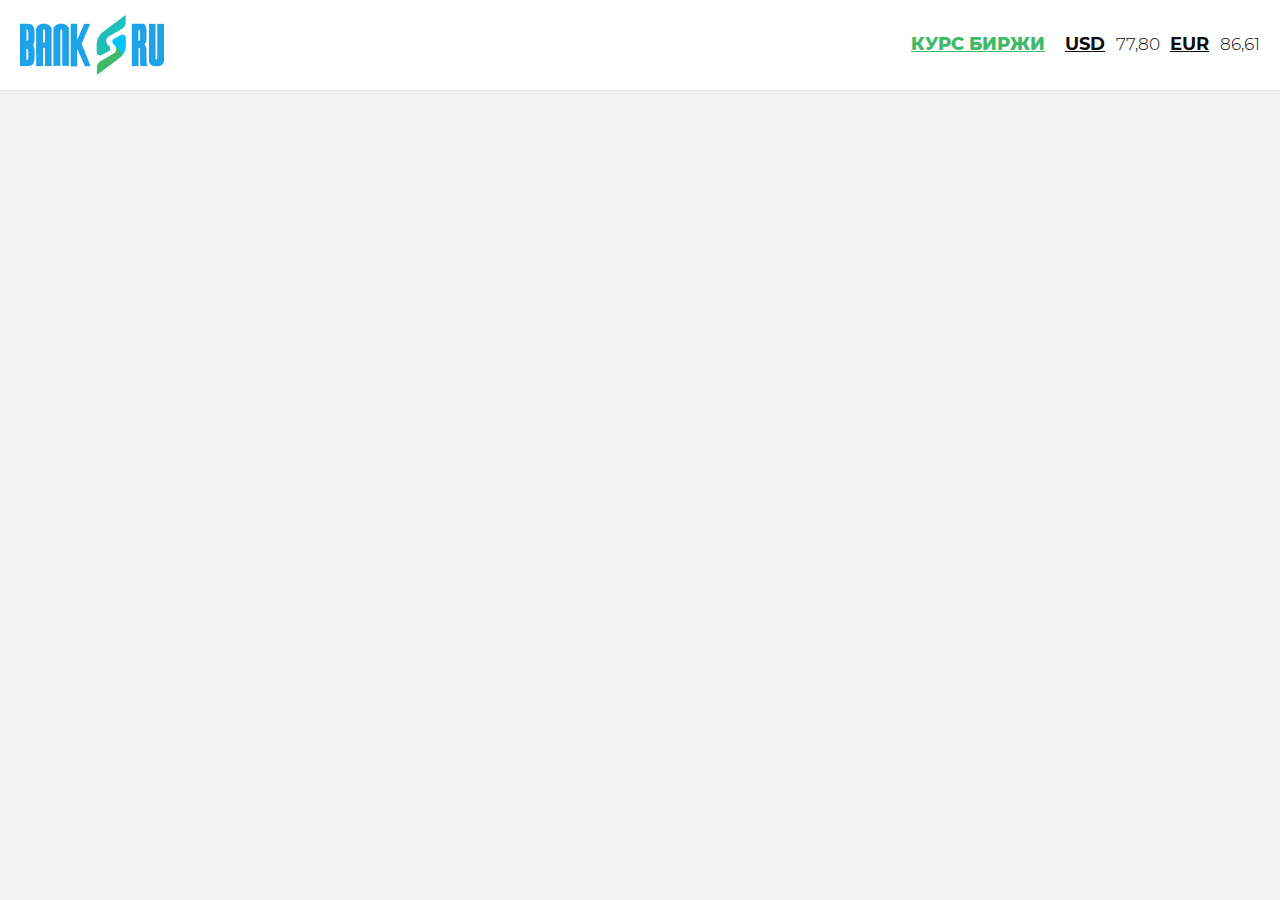
==== index.html @ 0fe561fd "header" ====
<!DOCTYPE html>
<html lang="en">
<head>
    <meta charset="UTF-8">
    <meta http-equiv="X-UA-Compatible" content="IE=edge">
    <meta name="viewport" content="width=device-width, initial-scale=1.0">
    <link rel="stylesheet" href="css/style.css">
    <title>Document</title>
</head>
<body>

    <header class="section header">

        <div class="container header__container">
            <div class="row header__row">
                <img src="img/header/logo.png" alt="Bank" class="header__logo">

                <div class="header__box">
                    <a href="#" class="header__title">Курс биржи</a>
                    <div class="header__text-group header__text-group--first">
                        <span class="header__text-group__title">USD</span>
                        <span class="header__text-group__text">77,80</span>
                    </div>
                    <div class="header__text-group">
                        <span class="header__text-group__title">EUR</span>
                        <span class="header__text-group__text">86,61</span>
                    </div>
                </div>
            </div>
        </div>

    </header>
    <!-- /.section header -->
    
</body>
</html>
---- css/style.css ----
@font-face {
  font-family: 'Montserrat';
  src: url("../fonts/Montserrat/Montserrat-Bold.woff") format("woff"), url("../fonts/Montserrat/Montserrat-Bold.woff2") format("woff2");
  font-weight: bold;
  font-style: normal;
  font-display: swap; }

@font-face {
  font-family: 'Montserrat';
  src: url("../fonts/Montserrat/Montserrat-ExtraBold.woff") format("woff"), url("../fonts/Montserrat/Montserrat-ExtraBold.woff2") format("woff2");
  font-weight: 800;
  font-style: normal;
  font-display: swap; }

@font-face {
  font-family: 'Montserrat';
  src: url("../fonts/Montserrat/Montserrat-Light.woff") format("woff"), url("../fonts/Montserrat/Montserrat-Light.woff2") format("woff2");
  font-weight: 300;
  font-style: normal;
  font-display: swap; }

@font-face {
  font-family: 'Montserrat';
  src: url("../fonts/Montserrat/Montserrat-Medium.woff") format("woff"), url("../fonts/Montserrat/Montserrat-Medium.woff2") format("woff2");
  font-weight: 500;
  font-style: normal;
  font-display: swap; }

@font-face {
  font-family: 'Montserrat';
  src: url("../fonts/Montserrat/Montserrat-Regular.woff") format("woff"), url("../fonts/Montserrat/Montserrat-Regular.woff2") format("woff2");
  font-weight: normal;
  font-style: normal;
  font-display: swap; }

@font-face {
  font-family: 'Montserrat';
  src: url("../fonts/Montserrat/Montserrat-SemiBold.woff") format("woff"), url("../fonts/Montserrat/Montserrat-SemiBold.woff2") format("woff2");
  font-weight: 600;
  font-style: normal;
  font-display: swap; }

@font-face {
  font-family: 'Roboto';
  src: url("../fonts/Roboto/Roboto-Bold.woff") format("woff"), url("../fonts/Roboto/Roboto-Bold.woff2") format("woff2");
  font-weight: bold;
  font-style: normal;
  font-display: swap; }

@font-face {
  font-family: 'Roboto';
  src: url("../fonts/Roboto/Roboto-Medium.woff") format("woff"), url("../fonts/Roboto/Roboto-Medium.woff2") format("woff2");
  font-weight: 500;
  font-style: normal;
  font-display: swap; }

@font-face {
  font-family: 'Roboto';
  src: url("../fonts/Roboto/Roboto-Regular.woff") format("woff"), url("../fonts/Roboto/Roboto-Regular.woff2") format("woff2");
  font-weight: normal;
  font-style: normal;
  font-display: swap; }

/*! normalize.css v8.0.1 | MIT License | github.com/necolas/normalize.css */
/* Document
   ========================================================================== */
/**
 * 1. Correct the line height in all browsers.
 * 2. Prevent adjustments of font size after orientation changes in iOS.
 */
html {
  line-height: 1.15;
  /* 1 */
  -webkit-text-size-adjust: 100%;
  /* 2 */ }

/* Sections
     ========================================================================== */
/**
   * Remove the margin in all browsers.
   */
body {
  margin: 0; }

/**
   * Render the `main` element consistently in IE.
   */
main {
  display: block; }

/**
   * Correct the font size and margin on `h1` elements within `section` and
   * `article` contexts in Chrome, Firefox, and Safari.
   */
h1 {
  font-size: 2em;
  margin: 0.67em 0; }

/* Grouping content
     ========================================================================== */
/**
   * 1. Add the correct box sizing in Firefox.
   * 2. Show the overflow in Edge and IE.
   */
hr {
  box-sizing: content-box;
  /* 1 */
  height: 0;
  /* 1 */
  overflow: visible;
  /* 2 */ }

/**
   * 1. Correct the inheritance and scaling of font size in all browsers.
   * 2. Correct the odd `em` font sizing in all browsers.
   */
pre {
  font-family: monospace, monospace;
  /* 1 */
  font-size: 1em;
  /* 2 */ }

/* Text-level semantics
     ========================================================================== */
/**
   * Remove the gray background on active links in IE 10.
   */
a {
  background-color: transparent; }

/**
   * 1. Remove the bottom border in Chrome 57-
   * 2. Add the correct text decoration in Chrome, Edge, IE, Opera, and Safari.
   */
abbr[title] {
  border-bottom: none;
  /* 1 */
  text-decoration: underline;
  /* 2 */
  -webkit-text-decoration: underline dotted;
  text-decoration: underline dotted;
  /* 2 */ }

/**
   * Add the correct font weight in Chrome, Edge, and Safari.
   */
b,
strong {
  font-weight: bolder; }

/**
   * 1. Correct the inheritance and scaling of font size in all browsers.
   * 2. Correct the odd `em` font sizing in all browsers.
   */
code,
kbd,
samp {
  font-family: monospace, monospace;
  /* 1 */
  font-size: 1em;
  /* 2 */ }

/**
   * Add the correct font size in all browsers.
   */
small {
  font-size: 80%; }

/**
   * Prevent `sub` and `sup` elements from affecting the line height in
   * all browsers.
   */
sub,
sup {
  font-size: 75%;
  line-height: 0;
  position: relative;
  vertical-align: baseline; }

sub {
  bottom: -0.25em; }

sup {
  top: -0.5em; }

/* Embedded content
     ========================================================================== */
/**
   * Remove the border on images inside links in IE 10.
   */
img {
  border-style: none; }

/* Forms
     ========================================================================== */
/**
   * 1. Change the font styles in all browsers.
   * 2. Remove the margin in Firefox and Safari.
   */
button,
input,
optgroup,
select,
textarea {
  font-family: inherit;
  /* 1 */
  font-size: 100%;
  /* 1 */
  line-height: 1.15;
  /* 1 */
  margin: 0;
  /* 2 */ }

/**
   * Show the overflow in IE.
   * 1. Show the overflow in Edge.
   */
button,
input {
  /* 1 */
  overflow: visible; }

/**
   * Remove the inheritance of text transform in Edge, Firefox, and IE.
   * 1. Remove the inheritance of text transform in Firefox.
   */
button,
select {
  /* 1 */
  text-transform: none; }

/**
   * Correct the inability to style clickable types in iOS and Safari.
   */
button,
[type="button"],
[type="reset"],
[type="submit"] {
  -webkit-appearance: button; }

/**
   * Remove the inner border and padding in Firefox.
   */
button::-moz-focus-inner,
[type="button"]::-moz-focus-inner,
[type="reset"]::-moz-focus-inner,
[type="submit"]::-moz-focus-inner {
  border-style: none;
  padding: 0; }

/**
   * Restore the focus styles unset by the previous rule.
   */
button:-moz-focusring,
[type="button"]:-moz-focusring,
[type="reset"]:-moz-focusring,
[type="submit"]:-moz-focusring {
  outline: 1px dotted ButtonText; }

/**
   * Correct the padding in Firefox.
   */
fieldset {
  padding: 0.35em 0.75em 0.625em; }

/**
   * 1. Correct the text wrapping in Edge and IE.
   * 2. Correct the color inheritance from `fieldset` elements in IE.
   * 3. Remove the padding so developers are not caught out when they zero out
   *    `fieldset` elements in all browsers.
   */
legend {
  box-sizing: border-box;
  /* 1 */
  color: inherit;
  /* 2 */
  display: table;
  /* 1 */
  max-width: 100%;
  /* 1 */
  padding: 0;
  /* 3 */
  white-space: normal;
  /* 1 */ }

/**
   * Add the correct vertical alignment in Chrome, Firefox, and Opera.
   */
progress {
  vertical-align: baseline; }

/**
   * Remove the default vertical scrollbar in IE 10+.
   */
textarea {
  overflow: auto; }

/**
   * 1. Add the correct box sizing in IE 10.
   * 2. Remove the padding in IE 10.
   */
[type="checkbox"],
[type="radio"] {
  box-sizing: border-box;
  /* 1 */
  padding: 0;
  /* 2 */ }

/**
   * Correct the cursor style of increment and decrement buttons in Chrome.
   */
[type="number"]::-webkit-inner-spin-button,
[type="number"]::-webkit-outer-spin-button {
  height: auto; }

/**
   * 1. Correct the odd appearance in Chrome and Safari.
   * 2. Correct the outline style in Safari.
   */
[type="search"] {
  -webkit-appearance: textfield;
  /* 1 */
  outline-offset: -2px;
  /* 2 */ }

/**
   * Remove the inner padding in Chrome and Safari on macOS.
   */
[type="search"]::-webkit-search-decoration {
  -webkit-appearance: none; }

/**
   * 1. Correct the inability to style clickable types in iOS and Safari.
   * 2. Change font properties to `inherit` in Safari.
   */
::-webkit-file-upload-button {
  -webkit-appearance: button;
  /* 1 */
  font: inherit;
  /* 2 */ }

/* Interactive
     ========================================================================== */
/*
   * Add the correct display in Edge, IE 10+, and Firefox.
   */
details {
  display: block; }

/*
   * Add the correct display in all browsers.
   */
summary {
  display: list-item; }

/* Misc
     ========================================================================== */
/**
   * Add the correct display in IE 10+.
   */
template {
  display: none; }

/**
   * Add the correct display in IE 10.
   */
[hidden] {
  display: none; }

* {
  margin: 0;
  padding: 0;
  box-sizing: border-box; }

img {
  max-width: 100%;
  height: auto; }

body {
  font-family: 'Roboto', sans-serif;
  font-weight: normal;
  font-size: 18px;
  font-style: normal;
  line-height: 1.2;
  background-color: #F2F2F2;
  color: #0D0D0D; }

.button {
  transition: 0.3s;
  font-size: 20px;
  font-style: normal;
  font-weight: bold;
  line-height: 110%;
  padding: 15px 0;
  cursor: pointer;
  color: #ffffff;
  background-color: #40BA68;
  border-radius: 5px;
  border: 1px solid #40BA68;
  text-decoration: none;
  text-align: center; }
  .button:focus {
    outline: none; }
  .button:hover {
    transform: scale(1.03); }

.section {
  max-width: 1920px;
  margin: auto;
  padding-left: 20px;
  padding-right: 20px; }
  .section__title {
    font-family: 'Motserrat', sans-serif;
    font-weight: 900;
    font-style: normal;
    font-size: 44px;
    line-height: 1.1;
    text-align: center;
    margin: auto; }

.container {
  max-width: 1420px;
  margin: auto; }

.row {
  display: flex;
  justify-content: space-between;
  align-items: center; }

.header {
  padding-top: 15px;
  padding-bottom: 15px;
  font-family: 'Montserrat', sans-serif;
  font-style: normal;
  background-color: #ffffff;
  box-shadow: 0px 0px 1px #C4C4C4; }
  .header__box {
    display: flex;
    align-items: center; }
  .header__title {
    font-weight: 800;
    font-size: 18px;
    -webkit-text-decoration-line: underline;
    text-decoration-line: underline;
    text-transform: uppercase;
    color: #40BA68;
    margin-right: 20px; }
  .header__text-group--first {
    margin-right: 10px; }
  .header__text-group__title {
    font-weight: bold;
    font-size: 18px;
    -webkit-text-decoration-line: underline;
    text-decoration-line: underline;
    margin-right: 6px; }
  .header__text-group__text {
    font-weight: 300;
    font-size: 17px; }

.modal {
  visibility: hidden;
  opacity: 0;
  position: fixed;
  left: 0;
  top: 0;
  right: 0;
  bottom: 0;
  background-color: rgba(0, 0, 0, 0.7);
  padding: 40px 20px;
  transition: 0.3s;
  display: flex;
  justify-content: center;
  align-items: flex-start;
  overflow: auto;
  z-index: 199; }
  .modal--active {
    visibility: visible;
    opacity: 1; }

@media screen and (max-width: 767px) {
  .header {
    padding: 5px 0 12px; }
    .header__row {
      flex-direction: column; }
    .header__logo {
      margin-bottom: 5px;
      padding: 0 20px; }
    .header__box {
      width: 100%;
      justify-content: center;
      padding: 12px 20px 0;
      border-top: 0.5px solid #BDBDBD; }
    .header__title {
      font-size: 13px;
      margin-right: 18px; }
    .header__text-group__title {
      font-size: 13px;
      margin-right: 5px; }
    .header__text-group__text {
      font-size: 12px;
      font-weight: normal; } }
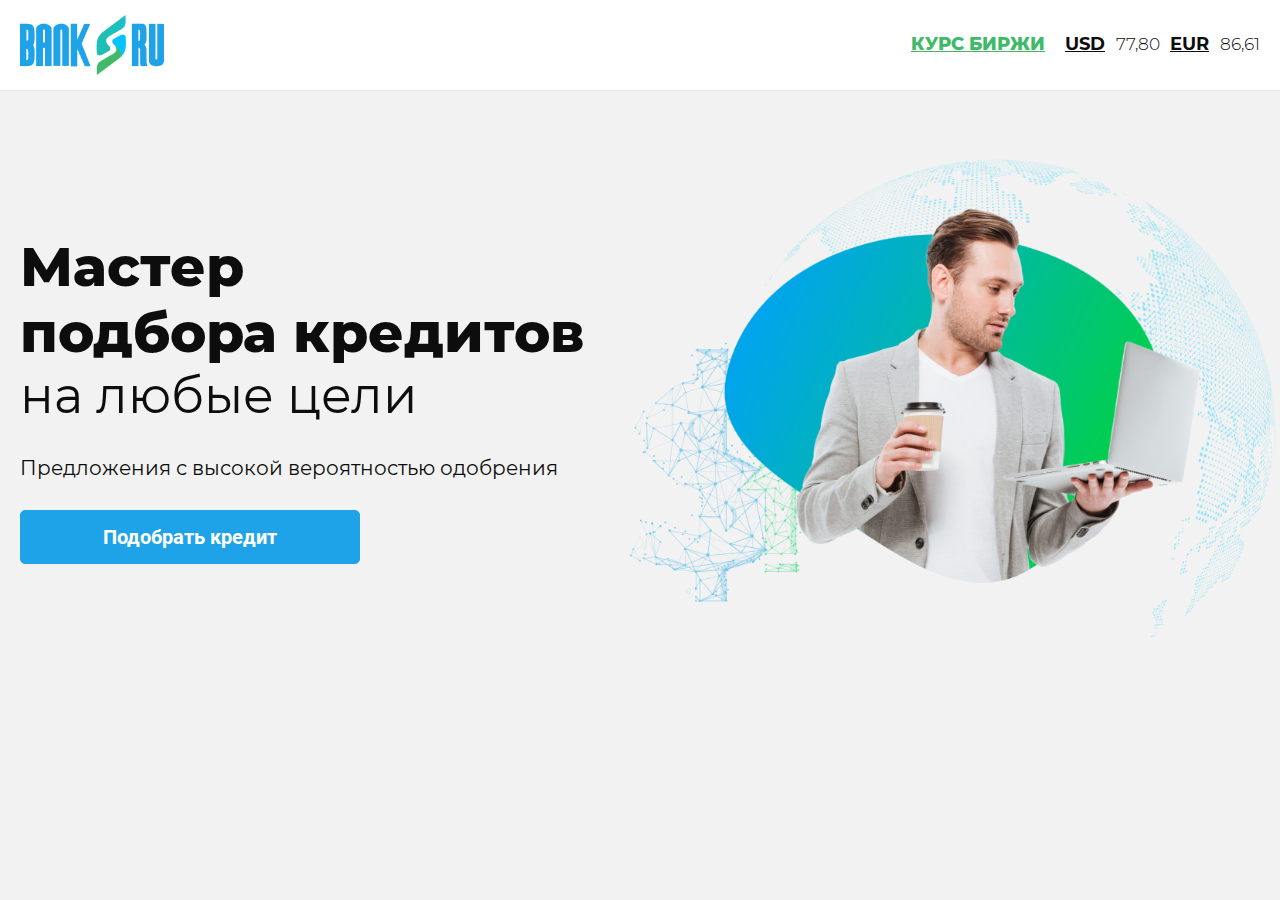
==== commit a3a5dc98: "main" ====
--- a/index.html
+++ b/index.html
@@ -31,6 +31,26 @@
 
     </header>
     <!-- /.section header -->
+
+    <main>
+
+        <div class="section section main">
+
+            <div class="container main__container">
+                <div class="main__box">
+                    <h1 class="main__title">Мастер<br>подбора кредитов</h1>
+                    <h2 class="main__subtitle">на любые цели</h2>
+
+                    <p class="main__text">Предложения с высокой вероятностью одобрения</p>
+                    <img src="img/main/bgM.png" alt="hello" class="main__img">
+                    <a href="#" class="button main__button">Подобрать кредит</a>
+                </div>
+            </div>
+
+        </div>
+        <!-- /.section section main -->
+
+    </main>
     
 </body>
 </html>--- a/css/style.css
+++ b/css/style.css
@@ -398,7 +398,8 @@
   border-radius: 5px;
   border: 1px solid #40BA68;
   text-decoration: none;
-  text-align: center; }
+  text-align: center;
+  display: inline-block; }
   .button:focus {
     outline: none; }
   .button:hover {
@@ -457,6 +458,38 @@
     font-weight: 300;
     font-size: 17px; }
 
+.main {
+  background: url(../img/main/bg.png) no-repeat right center;
+  background-size: contain; }
+  .main__img {
+    display: none; }
+  .main__container {
+    padding-top: 144px;
+    padding-bottom: 144px; }
+  .main__title {
+    font-family: 'Montserrat', sans-serif;
+    font-style: normal;
+    font-weight: 900;
+    font-size: 55px;
+    margin: 0; }
+  .main__subtitle {
+    font-family: 'Montserrat', sans-serif;
+    font-style: normal;
+    font-weight: normal;
+    font-size: 50px;
+    margin-bottom: 30px; }
+  .main__text {
+    font-family: 'Montserrat', sans-serif;
+    font-style: normal;
+    font-weight: normal;
+    font-size: 20px;
+    margin-bottom: 30px; }
+  .main__button {
+    background-color: #1FA3E8;
+    border-color: #1FA3E8;
+    width: 340px;
+    font-size: 20px; }
+
 .modal {
   visibility: hidden;
   opacity: 0;
@@ -477,7 +510,65 @@
     visibility: visible;
     opacity: 1; }
 
+@media screen and (max-width: 1400px) {
+  .main {
+    background-size: 650px; } }
+
+@media screen and (max-width: 1200px) {
+  .main {
+    background-size: 500px; }
+    .main__container {
+      padding-top: 60px;
+      padding-bottom: 60px; } }
+
+@media screen and (max-width: 1100px) {
+  .main {
+    background-size: 450px; }
+    .main__container {
+      padding-top: 40px;
+      padding-top: 40px; } }
+
+@media screen and (max-width: 991px) {
+  .main {
+    background: url(../img/main/bgM.png) no-repeat right 30px; }
+    .main__title {
+      font-size: 40px; }
+    .main__subtitle {
+      font-size: 36px; }
+    .main__text {
+      font-size: 16px; } }
+
 @media screen and (max-width: 767px) {
+  .main {
+    background-image: none;
+    padding: 0;
+    padding-top: 28px;
+    text-align: center;
+    margin-bottom: 60px; }
+    .main__img {
+      margin: auto; }
+    .main__container {
+      padding: 0; }
+    .main__img {
+      display: block; }
+    .main__button {
+      font-size: 16px;
+      padding-top: 20px;
+      padding-bottom: 20px; }
+    .main__title {
+      font-size: 28px;
+      padding: 0 10px; }
+    .main__subtitle {
+      font-size: 24px;
+      margin-bottom: 20px;
+      padding: 0 10px; }
+    .main__text {
+      font-size: 14px;
+      padding: 0 10px; }
+    .main__button {
+      width: 100%;
+      max-width: 300px;
+      margin: 0 10px; }
   .header {
     padding: 5px 0 12px; }
     .header__row {
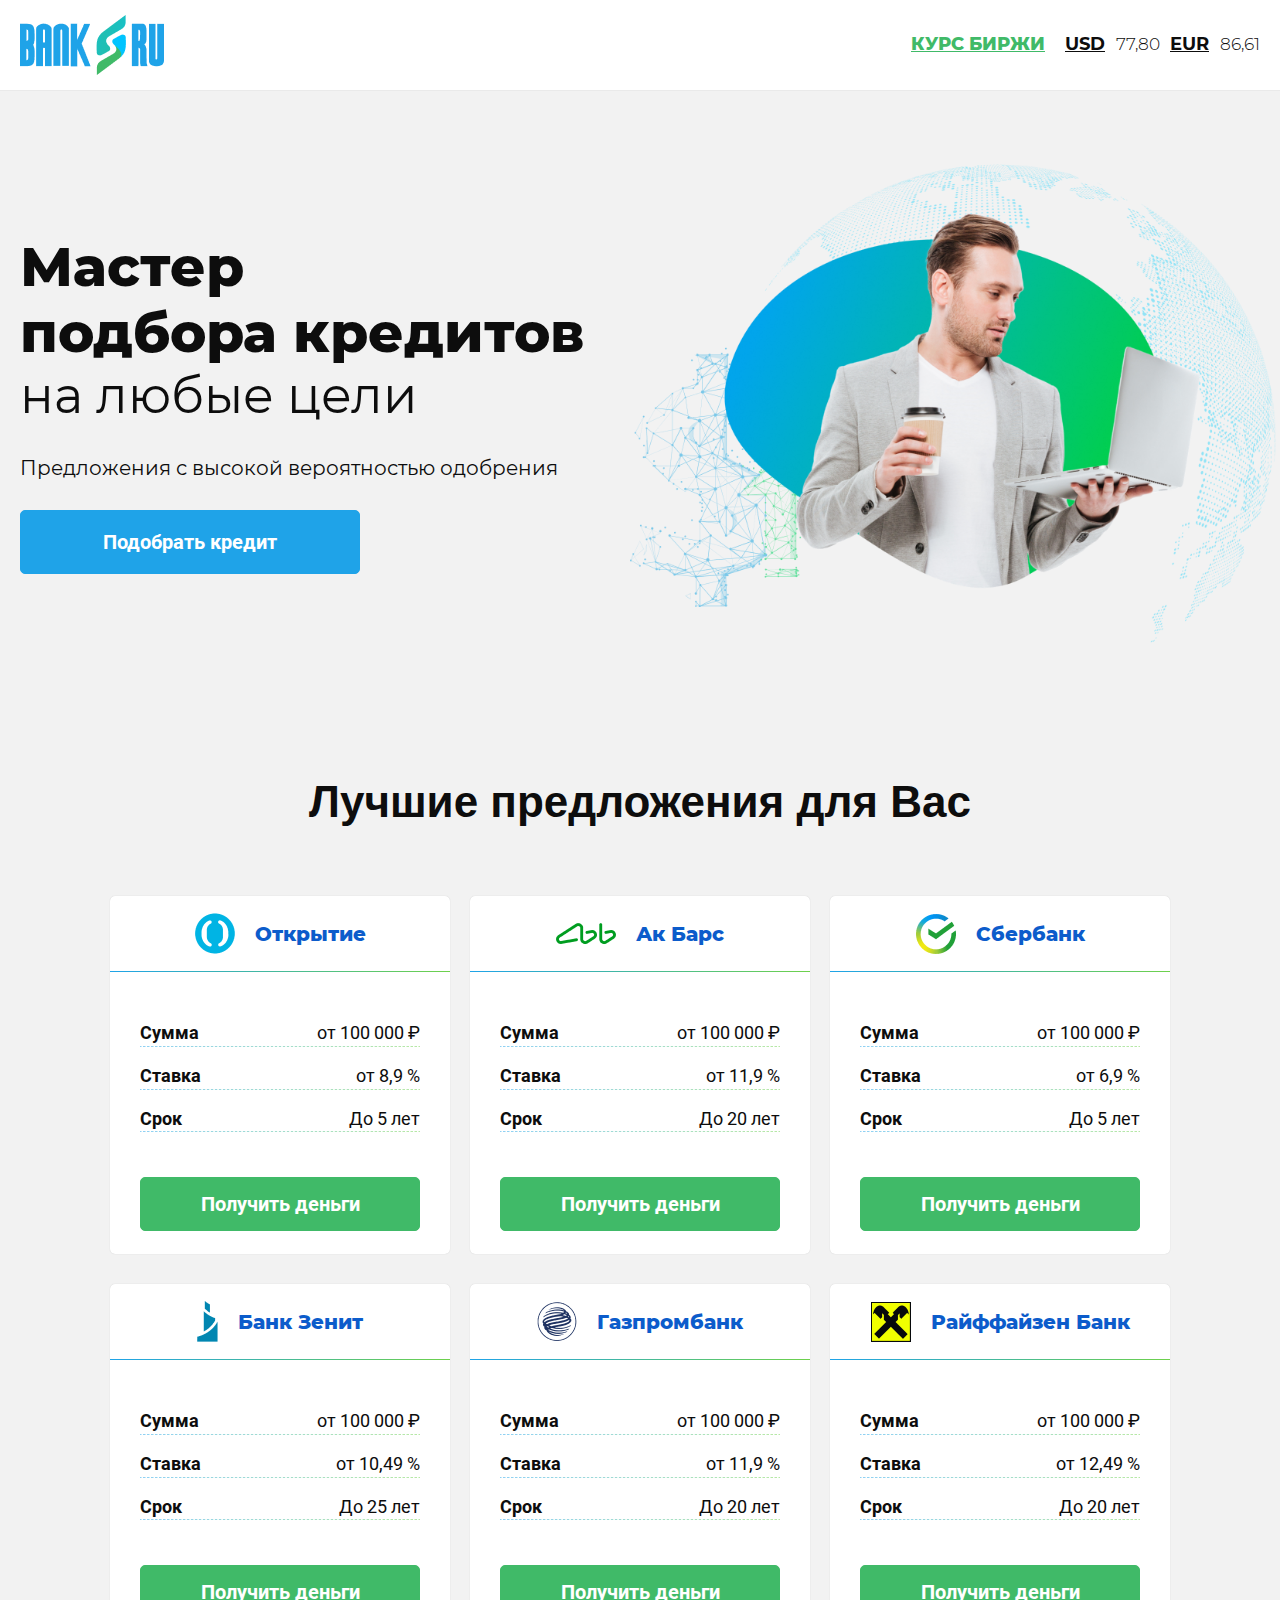
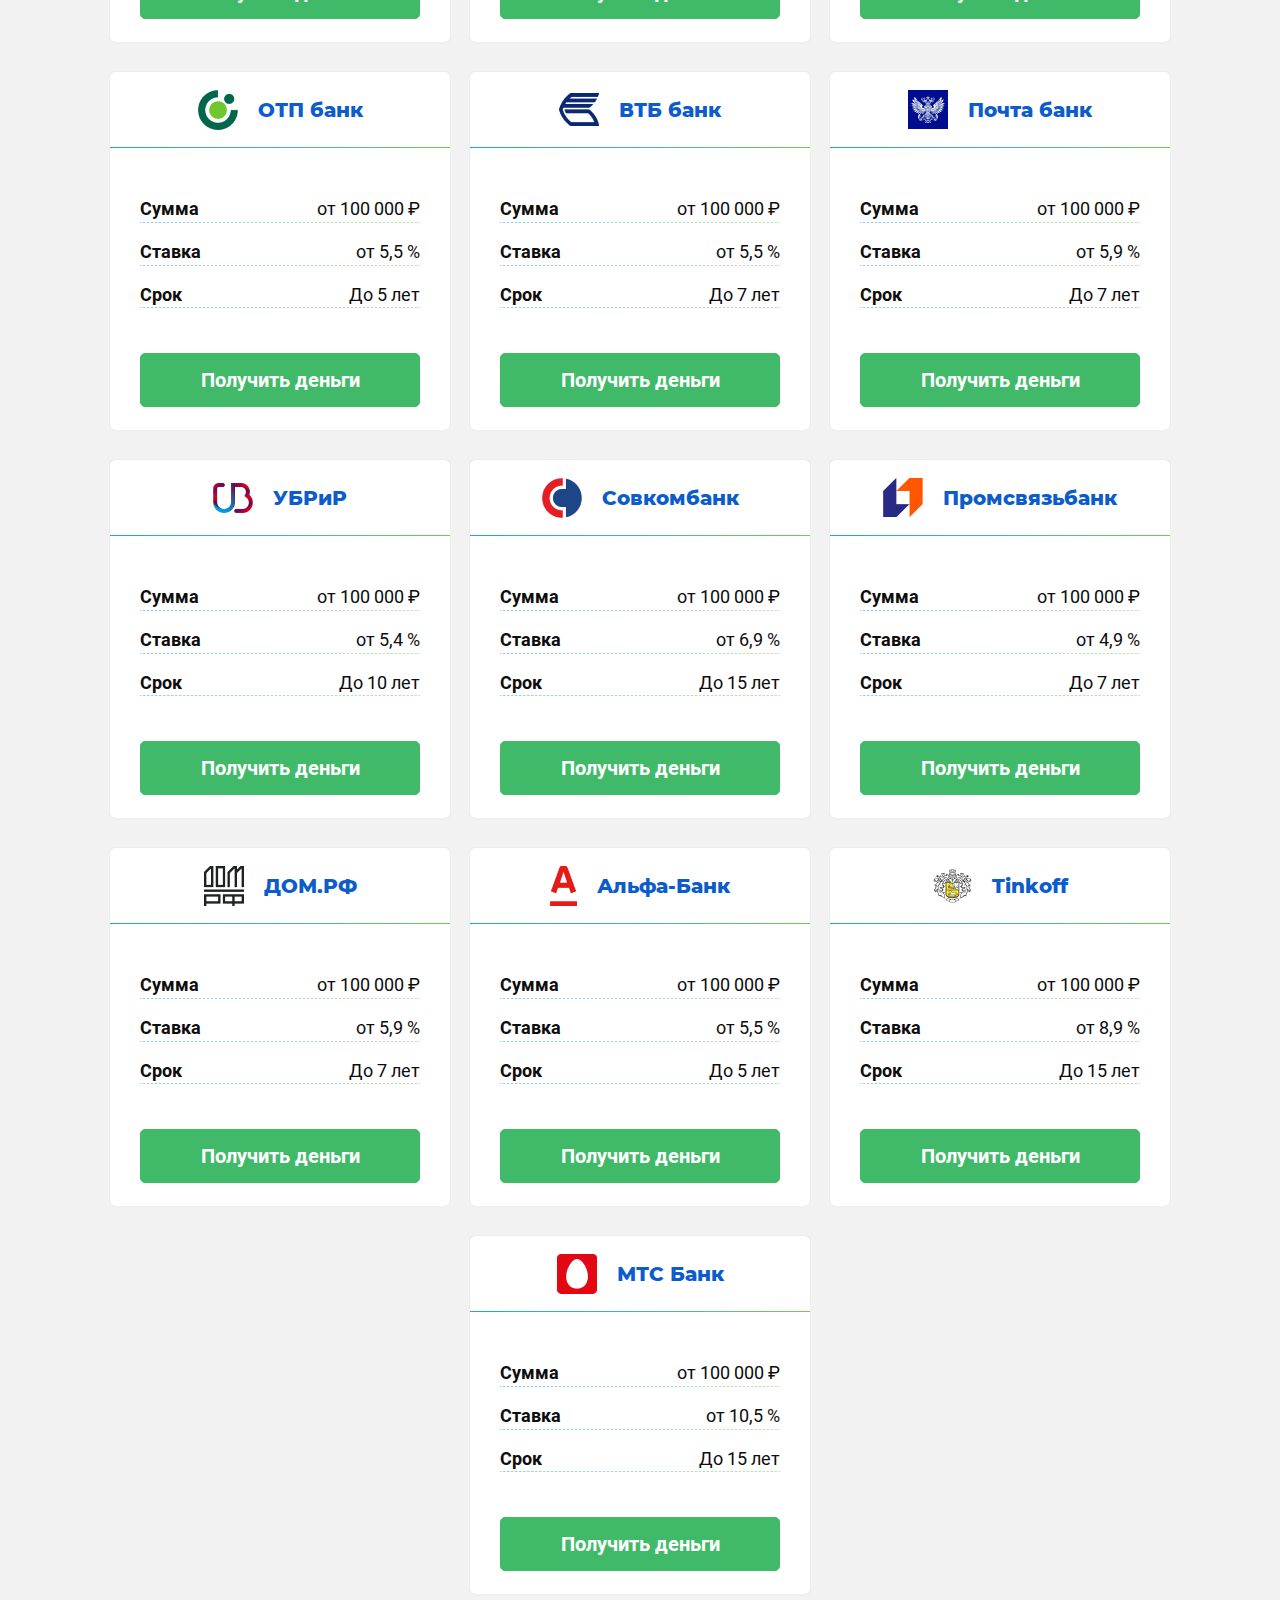
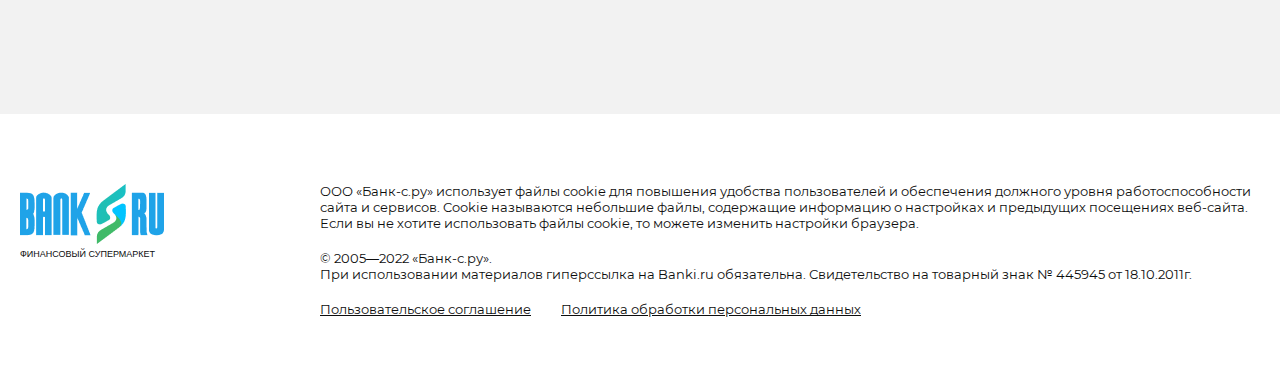
==== commit 93c48b4d: "index" ====
--- a/index.html
+++ b/index.html
@@ -50,7 +50,459 @@
         </div>
         <!-- /.section section main -->
 
+        <section class="section offer">
+
+            <div class="container offer__container">
+                <h3 class="section__title offer__title">Лучшие предложения для Вас</h3>
+
+                <div class="offer__row">
+
+                    <div class="offer__card">
+                        <div class="offer__card__header">
+                            <img src="img/offer/logo1.png" alt="logo" class="offer__card__img">
+                            <p class="offer__card__title">Открытие</p>
+                        </div>
+                        <div class="offer__card__line"></div>
+                        <div class="offer__card__content">
+                            <div class="offer__card__text-group">
+                                <span class="offer__card__text-group__title">Сумма</span>
+                                <span class="offer__card__text-group__text">от 100 000 ₽</span>
+                            </div>
+                            <img src="img/offer/line.png" alt="line" class="offer__card__content__line"></img>
+                            <div class="offer__card__text-group">
+                                <span class="offer__card__text-group__title">Ставка</span>
+                                <span class="offer__card__text-group__text">от 8,9 %</span>
+                            </div>
+                            <img src="img/offer/line.png" alt="line" class="offer__card__content__line"></img>
+                            <div class="offer__card__text-group">
+                                <span class="offer__card__text-group__title">Срок</span>
+                                <span class="offer__card__text-group__text">До 5 лет</span>
+                            </div>
+                            <img src="img/offer/line.png" alt="line" class="offer__card__content__line offer__card__content__line--last"></img>
+                            <button class="button offer__card__button">Получить деньги</button>
+                        </div>
+                    </div>
+
+                    <div class="offer__card">
+                        <div class="offer__card__header">
+                            <img src="img/offer/logo2.png" alt="logo" class="offer__card__img">
+                            <p class="offer__card__title">Ак Барс</p>
+                        </div>
+                        <div class="offer__card__line"></div>
+                        <div class="offer__card__content">
+                            <div class="offer__card__text-group">
+                                <span class="offer__card__text-group__title">Сумма</span>
+                                <span class="offer__card__text-group__text">от 100 000 ₽</span>
+                            </div>
+                            <img src="img/offer/line.png" alt="line" class="offer__card__content__line"></img>
+                            <div class="offer__card__text-group">
+                                <span class="offer__card__text-group__title">Ставка</span>
+                                <span class="offer__card__text-group__text">от 11,9 %</span>
+                            </div>
+                            <img src="img/offer/line.png" alt="line" class="offer__card__content__line"></img>
+                            <div class="offer__card__text-group">
+                                <span class="offer__card__text-group__title">Срок</span>
+                                <span class="offer__card__text-group__text">До 20 лет</span>
+                            </div>
+                            <img src="img/offer/line.png" alt="line" class="offer__card__content__line offer__card__content__line--last"></img>
+                            <button class="button offer__card__button">Получить деньги</button>
+                        </div>
+                    </div>
+
+                    <div class="offer__card">
+                        <div class="offer__card__header">
+                            <img src="img/offer/logo3.png" alt="logo" class="offer__card__img">
+                            <p class="offer__card__title">Сбербанк</p>
+                        </div>
+                        <div class="offer__card__line"></div>
+                        <div class="offer__card__content">
+                            <div class="offer__card__text-group">
+                                <span class="offer__card__text-group__title">Сумма</span>
+                                <span class="offer__card__text-group__text">от 100 000 ₽</span>
+                            </div>
+                            <img src="img/offer/line.png" alt="line" class="offer__card__content__line"></img>
+                            <div class="offer__card__text-group">
+                                <span class="offer__card__text-group__title">Ставка</span>
+                                <span class="offer__card__text-group__text">от 6,9 %</span>
+                            </div>
+                            <img src="img/offer/line.png" alt="line" class="offer__card__content__line"></img>
+                            <div class="offer__card__text-group">
+                                <span class="offer__card__text-group__title">Срок</span>
+                                <span class="offer__card__text-group__text">До 5 лет</span>
+                            </div>
+                            <img src="img/offer/line.png" alt="line" class="offer__card__content__line offer__card__content__line--last"></img>
+                            <button class="button offer__card__button">Получить деньги</button>
+                        </div>
+                    </div>
+
+                    <div class="offer__card">
+                        <div class="offer__card__header">
+                            <img src="img/offer/logo4.png" alt="logo" class="offer__card__img">
+                            <p class="offer__card__title">Банк Зенит</p>
+                        </div>
+                        <div class="offer__card__line"></div>
+                        <div class="offer__card__content">
+                            <div class="offer__card__text-group">
+                                <span class="offer__card__text-group__title">Сумма</span>
+                                <span class="offer__card__text-group__text">от 100 000 ₽</span>
+                            </div>
+                            <img src="img/offer/line.png" alt="line" class="offer__card__content__line"></img>
+                            <div class="offer__card__text-group">
+                                <span class="offer__card__text-group__title">Ставка</span>
+                                <span class="offer__card__text-group__text">от 10,49 %</span>
+                            </div>
+                            <img src="img/offer/line.png" alt="line" class="offer__card__content__line"></img>
+                            <div class="offer__card__text-group">
+                                <span class="offer__card__text-group__title">Срок</span>
+                                <span class="offer__card__text-group__text">До 25 лет</span>
+                            </div>
+                            <img src="img/offer/line.png" alt="line" class="offer__card__content__line offer__card__content__line--last"></img>
+                            <button class="button offer__card__button">Получить деньги</button>
+                        </div>
+                    </div>
+
+                    <div class="offer__card">
+                        <div class="offer__card__header">
+                            <img src="img/offer/logo5.png" alt="logo" class="offer__card__img">
+                            <p class="offer__card__title">Газпромбанк</p>
+                        </div>
+                        <div class="offer__card__line"></div>
+                        <div class="offer__card__content">
+                            <div class="offer__card__text-group">
+                                <span class="offer__card__text-group__title">Сумма</span>
+                                <span class="offer__card__text-group__text">от 100 000 ₽</span>
+                            </div>
+                            <img src="img/offer/line.png" alt="line" class="offer__card__content__line"></img>
+                            <div class="offer__card__text-group">
+                                <span class="offer__card__text-group__title">Ставка</span>
+                                <span class="offer__card__text-group__text">от 11,9 %</span>
+                            </div>
+                            <img src="img/offer/line.png" alt="line" class="offer__card__content__line"></img>
+                            <div class="offer__card__text-group">
+                                <span class="offer__card__text-group__title">Срок</span>
+                                <span class="offer__card__text-group__text">До 20 лет</span>
+                            </div>
+                            <img src="img/offer/line.png" alt="line" class="offer__card__content__line offer__card__content__line--last"></img>
+                            <button class="button offer__card__button">Получить деньги</button>
+                        </div>
+                    </div>
+
+                    <div class="offer__card">
+                        <div class="offer__card__header">
+                            <img src="img/offer/logo6.png" alt="logo" class="offer__card__img">
+                            <p class="offer__card__title">Райффайзен Банк</p>
+                        </div>
+                        <div class="offer__card__line"></div>
+                        <div class="offer__card__content">
+                            <div class="offer__card__text-group">
+                                <span class="offer__card__text-group__title">Сумма</span>
+                                <span class="offer__card__text-group__text">от 100 000 ₽</span>
+                            </div>
+                            <img src="img/offer/line.png" alt="line" class="offer__card__content__line"></img>
+                            <div class="offer__card__text-group">
+                                <span class="offer__card__text-group__title">Ставка</span>
+                                <span class="offer__card__text-group__text">от 12,49 %</span>
+                            </div>
+                            <img src="img/offer/line.png" alt="line" class="offer__card__content__line"></img>
+                            <div class="offer__card__text-group">
+                                <span class="offer__card__text-group__title">Срок</span>
+                                <span class="offer__card__text-group__text">До 20 лет</span>
+                            </div>
+                            <img src="img/offer/line.png" alt="line" class="offer__card__content__line offer__card__content__line--last"></img>
+                            <button class="button offer__card__button">Получить деньги</button>
+                        </div>
+                    </div>
+
+                    <div class="offer__card">
+                        <div class="offer__card__header">
+                            <img src="img/offer/logo7.png" alt="logo" class="offer__card__img">
+                            <p class="offer__card__title">ОТП банк</p>
+                        </div>
+                        <div class="offer__card__line"></div>
+                        <div class="offer__card__content">
+                            <div class="offer__card__text-group">
+                                <span class="offer__card__text-group__title">Сумма</span>
+                                <span class="offer__card__text-group__text">от 100 000 ₽</span>
+                            </div>
+                            <img src="img/offer/line.png" alt="line" class="offer__card__content__line"></img>
+                            <div class="offer__card__text-group">
+                                <span class="offer__card__text-group__title">Ставка</span>
+                                <span class="offer__card__text-group__text">от 5,5 %</span>
+                            </div>
+                            <img src="img/offer/line.png" alt="line" class="offer__card__content__line"></img>
+                            <div class="offer__card__text-group">
+                                <span class="offer__card__text-group__title">Срок</span>
+                                <span class="offer__card__text-group__text">До 5 лет</span>
+                            </div>
+                            <img src="img/offer/line.png" alt="line" class="offer__card__content__line offer__card__content__line--last"></img>
+                            <button class="button offer__card__button">Получить деньги</button>
+                        </div>
+                    </div>
+
+                    <div class="offer__card">
+                        <div class="offer__card__header">
+                            <img src="img/offer/logo8.png" alt="logo" class="offer__card__img">
+                            <p class="offer__card__title">ВТБ банк</p>
+                        </div>
+                        <div class="offer__card__line"></div>
+                        <div class="offer__card__content">
+                            <div class="offer__card__text-group">
+                                <span class="offer__card__text-group__title">Сумма</span>
+                                <span class="offer__card__text-group__text">от 100 000 ₽</span>
+                            </div>
+                            <img src="img/offer/line.png" alt="line" class="offer__card__content__line"></img>
+                            <div class="offer__card__text-group">
+                                <span class="offer__card__text-group__title">Ставка</span>
+                                <span class="offer__card__text-group__text">от 5,5 %</span>
+                            </div>
+                            <img src="img/offer/line.png" alt="line" class="offer__card__content__line"></img>
+                            <div class="offer__card__text-group">
+                                <span class="offer__card__text-group__title">Срок</span>
+                                <span class="offer__card__text-group__text">До 7 лет</span>
+                            </div>
+                            <img src="img/offer/line.png" alt="line" class="offer__card__content__line offer__card__content__line--last"></img>
+                            <button class="button offer__card__button">Получить деньги</button>
+                        </div>
+                    </div>
+
+                    <div class="offer__card">
+                        <div class="offer__card__header">
+                            <img src="img/offer/logo9.png" alt="logo" class="offer__card__img">
+                            <p class="offer__card__title">Почта банк</p>
+                        </div>
+                        <div class="offer__card__line"></div>
+                        <div class="offer__card__content">
+                            <div class="offer__card__text-group">
+                                <span class="offer__card__text-group__title">Сумма</span>
+                                <span class="offer__card__text-group__text">от 100 000 ₽</span>
+                            </div>
+                            <img src="img/offer/line.png" alt="line" class="offer__card__content__line"></img>
+                            <div class="offer__card__text-group">
+                                <span class="offer__card__text-group__title">Ставка</span>
+                                <span class="offer__card__text-group__text">от 5,9 %</span>
+                            </div>
+                            <img src="img/offer/line.png" alt="line" class="offer__card__content__line"></img>
+                            <div class="offer__card__text-group">
+                                <span class="offer__card__text-group__title">Срок</span>
+                                <span class="offer__card__text-group__text">До 7 лет</span>
+                            </div>
+                            <img src="img/offer/line.png" alt="line" class="offer__card__content__line offer__card__content__line--last"></img>
+                            <button class="button offer__card__button">Получить деньги</button>
+                        </div>
+                    </div>
+
+                    <div class="offer__card">
+                        <div class="offer__card__header">
+                            <img src="img/offer/logo10.png" alt="logo" class="offer__card__img">
+                            <p class="offer__card__title">УБРиР</p>
+                        </div>
+                        <div class="offer__card__line"></div>
+                        <div class="offer__card__content">
+                            <div class="offer__card__text-group">
+                                <span class="offer__card__text-group__title">Сумма</span>
+                                <span class="offer__card__text-group__text">от 100 000 ₽</span>
+                            </div>
+                            <img src="img/offer/line.png" alt="line" class="offer__card__content__line"></img>
+                            <div class="offer__card__text-group">
+                                <span class="offer__card__text-group__title">Ставка</span>
+                                <span class="offer__card__text-group__text">от 5,4 %</span>
+                            </div>
+                            <img src="img/offer/line.png" alt="line" class="offer__card__content__line"></img>
+                            <div class="offer__card__text-group">
+                                <span class="offer__card__text-group__title">Срок</span>
+                                <span class="offer__card__text-group__text">До 10 лет</span>
+                            </div>
+                            <img src="img/offer/line.png" alt="line" class="offer__card__content__line offer__card__content__line--last"></img>
+                            <button class="button offer__card__button">Получить деньги</button>
+                        </div>
+                    </div>
+
+                    <div class="offer__card">
+                        <div class="offer__card__header">
+                            <img src="img/offer/logo11.png" alt="logo" class="offer__card__img">
+                            <p class="offer__card__title">Совкомбанк</p>
+                        </div>
+                        <div class="offer__card__line"></div>
+                        <div class="offer__card__content">
+                            <div class="offer__card__text-group">
+                                <span class="offer__card__text-group__title">Сумма</span>
+                                <span class="offer__card__text-group__text">от 100 000 ₽</span>
+                            </div>
+                            <img src="img/offer/line.png" alt="line" class="offer__card__content__line"></img>
+                            <div class="offer__card__text-group">
+                                <span class="offer__card__text-group__title">Ставка</span>
+                                <span class="offer__card__text-group__text">от 6,9 %</span>
+                            </div>
+                            <img src="img/offer/line.png" alt="line" class="offer__card__content__line"></img>
+                            <div class="offer__card__text-group">
+                                <span class="offer__card__text-group__title">Срок</span>
+                                <span class="offer__card__text-group__text">До 15 лет</span>
+                            </div>
+                            <img src="img/offer/line.png" alt="line" class="offer__card__content__line offer__card__content__line--last"></img>
+                            <button class="button offer__card__button">Получить деньги</button>
+                        </div>
+                    </div>
+
+                    <div class="offer__card">
+                        <div class="offer__card__header">
+                            <img src="img/offer/logo12.png" alt="logo" class="offer__card__img">
+                            <p class="offer__card__title">Промсвязьбанк</p>
+                        </div>
+                        <div class="offer__card__line"></div>
+                        <div class="offer__card__content">
+                            <div class="offer__card__text-group">
+                                <span class="offer__card__text-group__title">Сумма</span>
+                                <span class="offer__card__text-group__text">от 100 000 ₽</span>
+                            </div>
+                            <img src="img/offer/line.png" alt="line" class="offer__card__content__line"></img>
+                            <div class="offer__card__text-group">
+                                <span class="offer__card__text-group__title">Ставка</span>
+                                <span class="offer__card__text-group__text">от 4,9 %</span>
+                            </div>
+                            <img src="img/offer/line.png" alt="line" class="offer__card__content__line"></img>
+                            <div class="offer__card__text-group">
+                                <span class="offer__card__text-group__title">Срок</span>
+                                <span class="offer__card__text-group__text">До 7 лет</span>
+                            </div>
+                            <img src="img/offer/line.png" alt="line" class="offer__card__content__line offer__card__content__line--last"></img>
+                            <button class="button offer__card__button">Получить деньги</button>
+                        </div>
+                    </div>
+
+                    <div class="offer__card">
+                        <div class="offer__card__header">
+                            <img src="img/offer/logo13.png" alt="logo" class="offer__card__img">
+                            <p class="offer__card__title">ДОМ.РФ</p>
+                        </div>
+                        <div class="offer__card__line"></div>
+                        <div class="offer__card__content">
+                            <div class="offer__card__text-group">
+                                <span class="offer__card__text-group__title">Сумма</span>
+                                <span class="offer__card__text-group__text">от 100 000 ₽</span>
+                            </div>
+                            <img src="img/offer/line.png" alt="line" class="offer__card__content__line"></img>
+                            <div class="offer__card__text-group">
+                                <span class="offer__card__text-group__title">Ставка</span>
+                                <span class="offer__card__text-group__text">от 5,9 %</span>
+                            </div>
+                            <img src="img/offer/line.png" alt="line" class="offer__card__content__line"></img>
+                            <div class="offer__card__text-group">
+                                <span class="offer__card__text-group__title">Срок</span>
+                                <span class="offer__card__text-group__text">До 7 лет</span>
+                            </div>
+                            <img src="img/offer/line.png" alt="line" class="offer__card__content__line offer__card__content__line--last"></img>
+                            <button class="button offer__card__button">Получить деньги</button>
+                        </div>
+                    </div>
+
+                    <div class="offer__card">
+                        <div class="offer__card__header">
+                            <img src="img/offer/logo14.png" alt="logo" class="offer__card__img">
+                            <p class="offer__card__title">Альфа-Банк</p>
+                        </div>
+                        <div class="offer__card__line"></div>
+                        <div class="offer__card__content">
+                            <div class="offer__card__text-group">
+                                <span class="offer__card__text-group__title">Сумма</span>
+                                <span class="offer__card__text-group__text">от 100 000 ₽</span>
+                            </div>
+                            <img src="img/offer/line.png" alt="line" class="offer__card__content__line"></img>
+                            <div class="offer__card__text-group">
+                                <span class="offer__card__text-group__title">Ставка</span>
+                                <span class="offer__card__text-group__text">от 5,5 %</span>
+                            </div>
+                            <img src="img/offer/line.png" alt="line" class="offer__card__content__line"></img>
+                            <div class="offer__card__text-group">
+                                <span class="offer__card__text-group__title">Срок</span>
+                                <span class="offer__card__text-group__text">До 5 лет</span>
+                            </div>
+                            <img src="img/offer/line.png" alt="line" class="offer__card__content__line offer__card__content__line--last"></img>
+                            <button class="button offer__card__button">Получить деньги</button>
+                        </div>
+                    </div>
+
+                    <div class="offer__card">
+                        <div class="offer__card__header">
+                            <img src="img/offer/logo15.png" alt="logo" class="offer__card__img">
+                            <p class="offer__card__title">Tinkoff</p>
+                        </div>
+                        <div class="offer__card__line"></div>
+                        <div class="offer__card__content">
+                            <div class="offer__card__text-group">
+                                <span class="offer__card__text-group__title">Сумма</span>
+                                <span class="offer__card__text-group__text">от 100 000 ₽</span>
+                            </div>
+                            <img src="img/offer/line.png" alt="line" class="offer__card__content__line"></img>
+                            <div class="offer__card__text-group">
+                                <span class="offer__card__text-group__title">Ставка</span>
+                                <span class="offer__card__text-group__text">от 8,9 %</span>
+                            </div>
+                            <img src="img/offer/line.png" alt="line" class="offer__card__content__line"></img>
+                            <div class="offer__card__text-group">
+                                <span class="offer__card__text-group__title">Срок</span>
+                                <span class="offer__card__text-group__text">До 15 лет</span>
+                            </div>
+                            <img src="img/offer/line.png" alt="line" class="offer__card__content__line offer__card__content__line--last"></img>
+                            <button class="button offer__card__button">Получить деньги</button>
+                        </div>
+                    </div>
+
+                    <div class="offer__card">
+                        <div class="offer__card__header">
+                            <img src="img/offer/logo16.png" alt="logo" class="offer__card__img">
+                            <p class="offer__card__title">МТС Банк</p>
+                        </div>
+                        <div class="offer__card__line"></div>
+                        <div class="offer__card__content">
+                            <div class="offer__card__text-group">
+                                <span class="offer__card__text-group__title">Сумма</span>
+                                <span class="offer__card__text-group__text">от 100 000 ₽</span>
+                            </div>
+                            <img src="img/offer/line.png" alt="line" class="offer__card__content__line"></img>
+                            <div class="offer__card__text-group">
+                                <span class="offer__card__text-group__title">Ставка</span>
+                                <span class="offer__card__text-group__text">от 10,5 %</span>
+                            </div>
+                            <img src="img/offer/line.png" alt="line" class="offer__card__content__line"></img>
+                            <div class="offer__card__text-group">
+                                <span class="offer__card__text-group__title">Срок</span>
+                                <span class="offer__card__text-group__text">До 15 лет</span>
+                            </div>
+                            <img src="img/offer/line.png" alt="line" class="offer__card__content__line offer__card__content__line--last"></img>
+                            <button class="button offer__card__button">Получить деньги</button>
+                        </div>
+                    </div>
+
+                </div>
+            </div>
+
+        </section>
+        <!-- /.section offer -->
+
     </main>
+
+    <footer class="section footer">
+
+        <div class="container footer__container">
+            <div class="footer__row">
+                <div class="footer__box">
+                    <img src="img/header/logo.png" alt="logo" class="footer__logo">
+                    <p class="footer__box__text">ФИНАНСОВЫЙ СУПЕРМАРКЕТ</p>
+                </div>
+
+                <div class="footer__content">
+                    <p class="footer__text">ООО «Банк-c.ру» использует файлы cookie для повышения удобства пользователей и обеспечения должного уровня работоспособности сайта и сервисов. Cookie называются небольшие файлы, содержащие информацию о настройках и предыдущих посещениях веб-сайта. Если вы не хотите использовать файлы cookie, то можете изменить настройки браузера.</p>
+                    <p class="footer__text">© 2005—2022  «Банк-с.ру».<br>При использовании материалов гиперссылка на Banki.ru обязательна. Свидетельство на товарный знак № 445945 от 18.10.2011г.</p>
+                    <div class="footer__content__row">
+                        <a href="#" class="footer__link">Пользовательское соглашение</a>
+                        <a href="#" class="footer__link">Политика обработки персональных данных</a>
+                    </div>
+                </div>
+            </div>
+        </div>
+
+    </footer>
+    <!-- /.section footer -->
     
 </body>
 </html>--- a/css/style.css
+++ b/css/style.css
@@ -460,7 +460,8 @@
 
 .main {
   background: url(../img/main/bg.png) no-repeat right center;
-  background-size: contain; }
+  background-size: contain;
+  margin-bottom: 60px; }
   .main__img {
     display: none; }
   .main__container {
@@ -488,7 +489,100 @@
     background-color: #1FA3E8;
     border-color: #1FA3E8;
     width: 340px;
-    font-size: 20px; }
+    font-size: 20px;
+    padding-top: 20px;
+    padding-bottom: 20px; }
+
+.offer {
+  padding-left: 10px;
+  padding-right: 10px;
+  padding-bottom: 105px; }
+  .offer__title {
+    margin-bottom: 55px;
+    padding-left: 10px;
+    padding-right: 10px; }
+  .offer__container {
+    max-width: 1440px; }
+  .offer__row {
+    display: flex;
+    justify-content: center;
+    flex-wrap: wrap; }
+  .offer__card {
+    width: 340px;
+    height: 358px;
+    background: #FFFFFF;
+    box-shadow: 0px 0px 1px #C4C4C4;
+    border-radius: 5px;
+    margin: 15px 10px; }
+    .offer__card__button {
+      width: 100%; }
+    .offer__card__content {
+      padding: 0 30px;
+      display: flex;
+      flex-direction: column;
+      align-items: center; }
+      .offer__card__content__line {
+        margin-bottom: 18px; }
+        .offer__card__content__line--last {
+          margin-bottom: 45px; }
+    .offer__card__text-group {
+      display: flex;
+      justify-content: space-between;
+      margin-bottom: 2px;
+      width: 100%; }
+      .offer__card__text-group__title {
+        font-weight: bold; }
+    .offer__card__line {
+      width: 100%;
+      height: 1px;
+      background: linear-gradient(to right, #1FA3E8, #6ED14B);
+      margin-bottom: 50px; }
+    .offer__card__img {
+      margin-right: 20px; }
+    .offer__card__header {
+      height: 75px;
+      display: flex;
+      justify-content: center;
+      align-items: center; }
+    .offer__card__title {
+      font-family: 'Montserrat', sans-serif;
+      font-style: normal;
+      font-weight: 800;
+      font-size: 20px;
+      color: #0C5CCB; }
+
+.footer {
+  background: #ffffff;
+  padding-top: 70px;
+  padding-bottom: 70px; }
+  .footer__content {
+    max-width: 940px; }
+    .footer__content__row {
+      display: flex; }
+  .footer__link {
+    font-family: 'Montserrat', sans-serif;
+    font-style: normal;
+    font-weight: normal;
+    font-size: 13px;
+    -webkit-text-decoration-line: underline;
+    text-decoration-line: underline;
+    color: #0D0D0D; }
+    .footer__link:first-child {
+      margin-right: 30px; }
+  .footer__text {
+    font-family: Montserrat;
+    font-style: normal;
+    font-weight: normal;
+    font-size: 13px;
+    margin-bottom: 20px; }
+  .footer__row {
+    display: flex;
+    justify-content: space-between; }
+  .footer__box__text {
+    font-family: 'Montserrat', sans-serif;
+    font-style: normal;
+    font-weight: 500;
+    font-size: 9px; }
 
 .modal {
   visibility: hidden;
@@ -515,6 +609,17 @@
     background-size: 650px; } }
 
 @media screen and (max-width: 1200px) {
+  .footer {
+    padding-top: 28px;
+    padding-bottom: 28px;
+    text-align: center; }
+    .footer__content__row {
+      justify-content: center; }
+    .footer__row {
+      flex-direction: column;
+      align-items: center; }
+    .footer__box {
+      margin-bottom: 15px; }
   .main {
     background-size: 500px; }
     .main__container {
@@ -529,6 +634,19 @@
       padding-top: 40px; } }
 
 @media screen and (max-width: 991px) {
+  .offer {
+    padding-bottom: 45px; }
+    .offer__title {
+      margin-bottom: 25px; }
+    .offer__card {
+      width: 300px;
+      height: 358px;
+      margin: 10px;
+      font-size: 16px; }
+      .offer__card__img {
+        margin-right: 10px; }
+      .offer__card__title {
+        font-size: 16px; }
   .main {
     background: url(../img/main/bgM.png) no-repeat right 30px; }
     .main__title {
@@ -536,15 +654,29 @@
     .main__subtitle {
       font-size: 36px; }
     .main__text {
-      font-size: 16px; } }
+      font-size: 16px; }
+  .section__title {
+    font-size: 22px; } }
 
 @media screen and (max-width: 767px) {
+  .footer__content__row {
+    flex-direction: column; }
+  .footer__text {
+    margin-bottom: 15px; }
+  .footer__link:first-child {
+    margin-right: 0;
+    margin-bottom: 5px; }
+  .footer__text, .footer__link {
+    font-size: 12px; }
+  .footer__logo {
+    margin-bottom: 6px; }
+  .footer__box__text {
+    font-size: 10px; }
   .main {
     background-image: none;
     padding: 0;
     padding-top: 28px;
-    text-align: center;
-    margin-bottom: 60px; }
+    text-align: center; }
     .main__img {
       margin: auto; }
     .main__container {
@@ -552,9 +684,7 @@
     .main__img {
       display: block; }
     .main__button {
-      font-size: 16px;
-      padding-top: 20px;
-      padding-bottom: 20px; }
+      font-size: 16px; }
     .main__title {
       font-size: 28px;
       padding: 0 10px; }
@@ -590,3 +720,12 @@
     .header__text-group__text {
       font-size: 12px;
       font-weight: normal; } }
+
+@media screen and (max-width: 575px) {
+  .offer {
+    padding-bottom: 60px; }
+    .offer__title {
+      margin-bottom: 35px; }
+    .offer__card {
+      margin: 0;
+      margin-bottom: 20px; } }
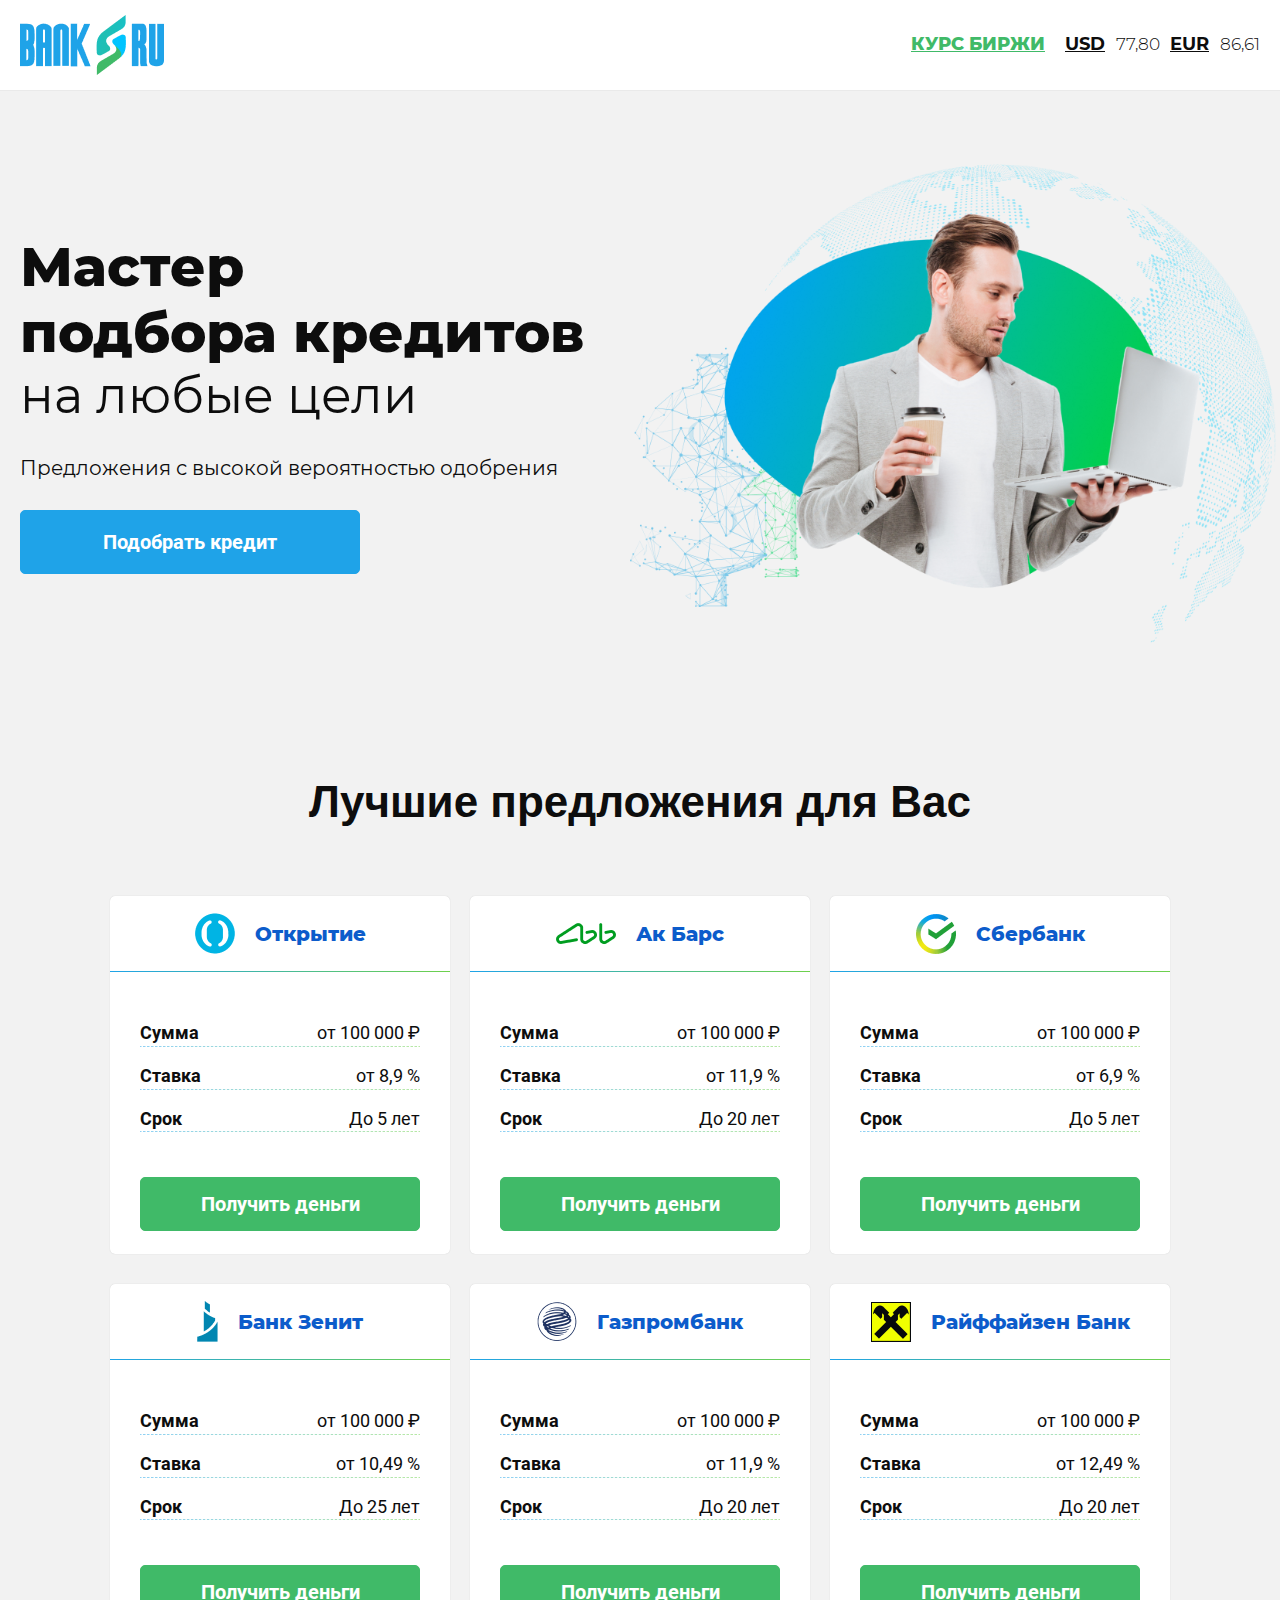
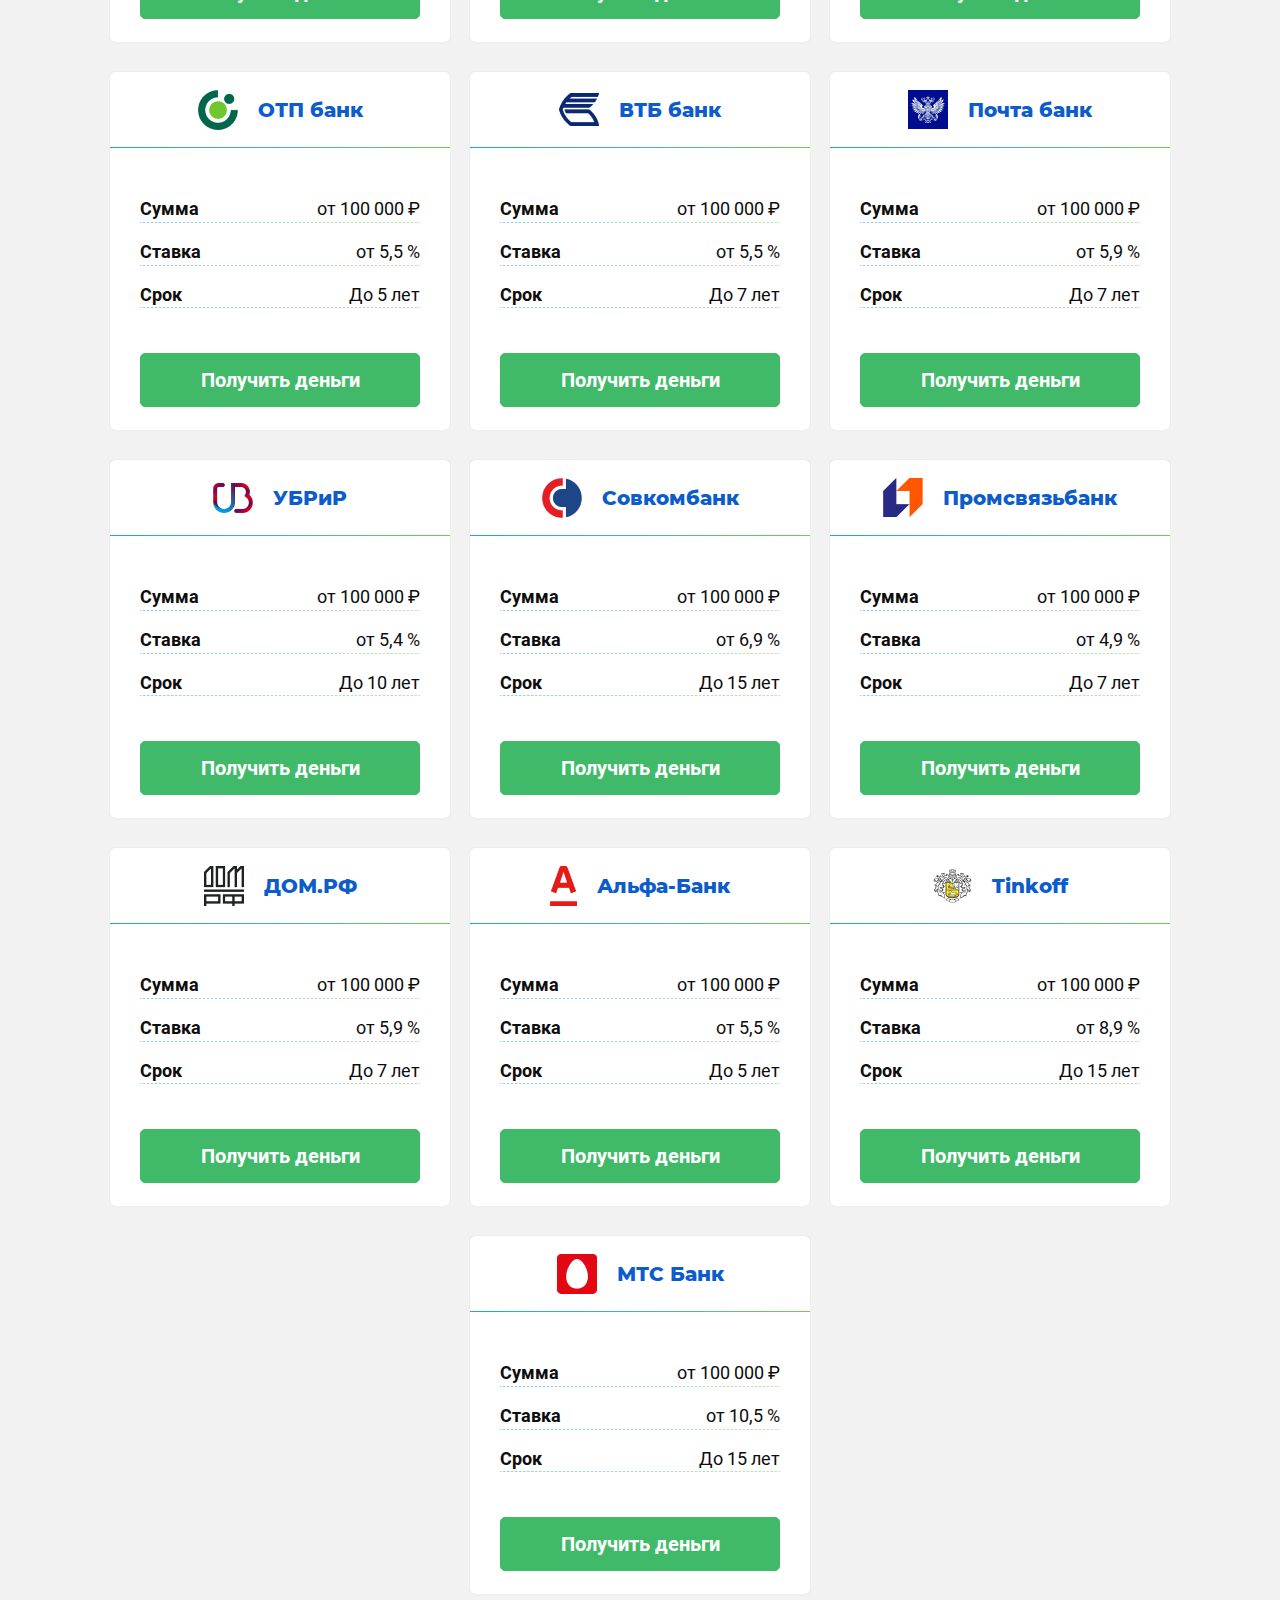
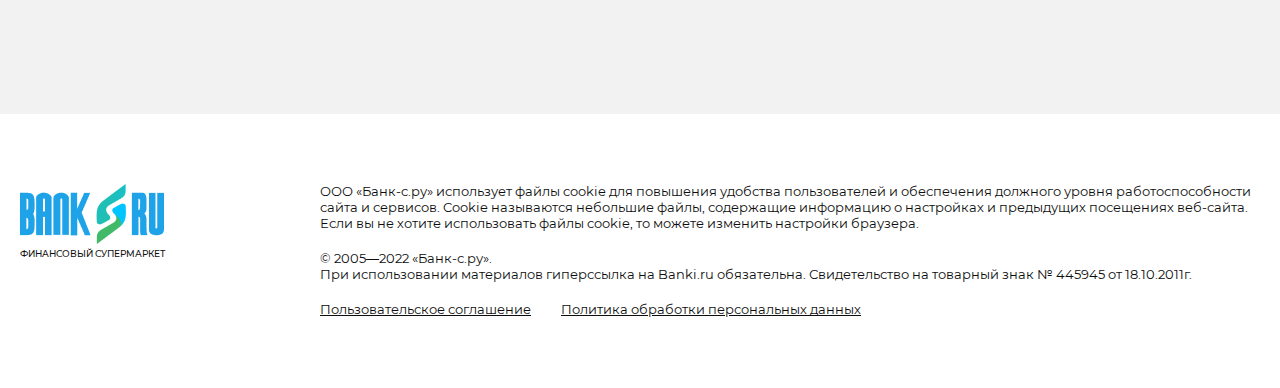
==== commit af0bd75e: "master.html" ====
--- a/index.html
+++ b/index.html
@@ -43,7 +43,7 @@
 
                     <p class="main__text">Предложения с высокой вероятностью одобрения</p>
                     <img src="img/main/bgM.png" alt="hello" class="main__img">
-                    <a href="#" class="button main__button">Подобрать кредит</a>
+                    <a href="./master.html" class="button main__button">Подобрать кредит</a>
                 </div>
             </div>
 
@@ -503,6 +503,38 @@
 
     </footer>
     <!-- /.section footer -->
+
+    <div class="modal modal-main">
+        <form action="#" class="modal-main__dialog">
+            <img src="img/modal/close.png" alt="close" class="modal-main__close">
+            <div class="modal-main__box">
+                <p class="modal-main__title">Оформите заявку, чтобы мы смогли прислать смс с решением банков.<br>Мы гарантируем безопасность и сохранность Ваших данных</p>
+                <img src="img/modal/bgMainM.png" alt="good" class="modal-main__img">
+                <div class="modal-main__input-group">
+                    <input placeholder="Ваше имя" type="text" class="modal-main__input">
+                </div>
+                <div class="modal-main__input-group">
+                    <input placeholder="Телефон" type="text" class="modal-main__input">
+                </div>
+                <button class="button modal-main__button">Подобрать кредит</button>
+            </div>
+        </form>
+    </div>
+    <!-- /.modal -->
+
+    <div class="modal modal-success">
+
+        <div class="modal-success__dialog">
+            <div class="modal-success__box">
+                <img src="img/modal/close.png" alt="close" class="modal-success__close">
+                <img src="img/modal/logoSuccess.png" alt="ok" class="modal-success__img">
+                <p class="modal-success__title">Ваша заявка отправлена!</p>
+                <p class="modal-success__text">Наши специалисты свяжутся с Вами в ближайшее время</p>
+            </div>
+        </div>
+
+    </div>
+    <!-- /.modal modal--active modal-success -->
     
 </body>
 </html>--- a/css/style.css
+++ b/css/style.css
@@ -427,6 +427,18 @@
   display: flex;
   justify-content: space-between;
   align-items: center; }
+
+@-webkit-keyframes fadeIn {
+  0% {
+    opacity: 0; }
+  100% {
+    opacity: 1; } }
+
+@keyframes fadeIn {
+  0% {
+    opacity: 0; }
+  100% {
+    opacity: 1; } }
 
 .header {
   padding-top: 15px;
@@ -551,6 +563,229 @@
       font-size: 20px;
       color: #0C5CCB; }
 
+.master-main__container {
+  padding-top: 130px;
+  padding-bottom: 200px;
+  background: url(../img/master-main/bg.png) no-repeat right center;
+  background-size: contain; }
+
+.master-main__img {
+  display: none;
+  margin: auto;
+  margin-bottom: 4px; }
+
+.master-main__title {
+  font-family: 'Montserrat', sans-serif;
+  font-style: normal;
+  font-weight: 900;
+  font-size: 55px; }
+
+.master-main__subtitle {
+  font-family: 'Montserrat', sans-serif;
+  font-style: normal;
+  font-weight: normal;
+  font-size: 50px;
+  margin-bottom: 30px; }
+
+.master-main__text {
+  font-family: 'Montserrat', sans-serif;
+  font-style: normal;
+  font-weight: normal;
+  font-size: 20px;
+  max-width: 510px; }
+
+.master-calc {
+  margin-bottom: 120px; }
+  .master-calc__button {
+    width: 380px;
+    padding: 20px 0;
+    background-color: #1FA3E8;
+    border-color: #1FA3E8; }
+  .master-calc__label {
+    font-family: 'Montserrat', sans-serif;
+    font-style: normal;
+    font-weight: bold;
+    font-size: 13px;
+    margin-bottom: 5px; }
+  .master-calc__input {
+    border: 1px solid #C4C4C4;
+    box-shadow: 0px 0px 1px #C4C4C4;
+    border-radius: 5px;
+    padding: 20px 32px 20px 20px;
+    width: 290px;
+    font-family: 'Montserrat', sans-serif;
+    font-style: normal;
+    font-weight: normal;
+    font-size: 16px; }
+    .master-calc__input:focus {
+      outline: none; }
+  .master-calc__input-group {
+    display: flex;
+    flex-direction: column;
+    margin: 10px;
+    position: relative; }
+  .master-calc__rouble {
+    font-family: 'Montserrat', sans-serif;
+    font-style: normal;
+    font-weight: normal;
+    font-size: 16px;
+    position: absolute;
+    bottom: 20px;
+    right: 20px; }
+  .master-calc__box {
+    display: flex;
+    justify-content: center;
+    flex-wrap: wrap;
+    margin-bottom: 20px; }
+  .master-calc__text-group {
+    margin-right: 20px; }
+    .master-calc__text-group:last-child {
+      margin-right: 0; }
+    .master-calc__text-group__title {
+      font-family: 'Montserrat', sans-serif;
+      font-style: normal;
+      font-weight: normal;
+      font-size: 18px; }
+    .master-calc__text-group__text {
+      font-family: 'Montserrat', sans-serif;
+      font-style: normal;
+      font-weight: 800;
+      font-size: 18px;
+      color: #10A386; }
+  .master-calc__result {
+    margin-bottom: 35px; }
+  .master-calc__tab-content {
+    display: none;
+    flex-direction: column;
+    align-items: center; }
+  .master-calc__container {
+    background: #FFFFFF;
+    box-shadow: 0px 0px 1px #C4C4C4;
+    border-radius: 5px;
+    padding: 50px 20px; }
+    .master-calc__container > .active {
+      display: flex;
+      -webkit-animation: fadeIn 0.3s;
+      animation: fadeIn 0.3s; }
+  .master-calc__tabs {
+    padding-left: 90px;
+    justify-content: flex-start;
+    flex-wrap: wrap;
+    margin-bottom: 60px; }
+    .master-calc__tabs .active {
+      background-color: #40BA68;
+      color: #ffffff; }
+    .master-calc__tabs__item {
+      box-shadow: 0px 0px 1px #C4C4C4;
+      border-radius: 5px;
+      font-family: 'Montserrat', sans-serif;
+      font-style: normal;
+      font-weight: normal;
+      font-size: 15px;
+      padding: 8px 14px;
+      border: 1px solid #40BA68;
+      cursor: pointer;
+      transition: 0.3s;
+      margin: 10px; }
+
+.select {
+  background-color: #FFFFFF;
+  border: 1px solid #C4C4C4;
+  border-radius: 5px;
+  cursor: pointer;
+  padding: 20px;
+  padding-right: 26px;
+  position: relative;
+  transition: 0.3s;
+  font-family: 'Montserrat', sans-serif;
+  font-style: normal;
+  font-weight: normal;
+  font-size: 16px;
+  width: 290px; }
+
+.select--active {
+  border-radius: 5px 5px 0 0;
+  border-bottom: 1px solid transparent; }
+
+.select--active .select__content {
+  border: 1px solid #C4C4C4;
+  border-top: none; }
+
+.select--active .select__arrow {
+  transform: translateY(-50%) rotate(180deg); }
+
+.select__arrow {
+  display: flex;
+  position: absolute;
+  right: 20px;
+  top: 50%;
+  transform: translateY(-50%);
+  transition: 0.3s; }
+
+.select__content {
+  position: absolute;
+  width: calc( 100% + 2px);
+  left: -1px;
+  top: 100%;
+  background-color: #FFFFFF;
+  border-radius: 0 0 5px 5px;
+  height: auto;
+  max-height: 0px;
+  overflow: auto;
+  border: 0px;
+  transition: 0.3s;
+  z-index: 199; }
+  .select__content .active {
+    background-image: url(../img/master-calc/ok.png); }
+
+.select__option {
+  transition: 0.3s;
+  border-bottom: 1px solid #C4C4C4;
+  padding: 20px;
+  background-repeat: no-repeat;
+  background-position: calc( 100% - 8px) center; }
+
+.select__option:first-child {
+  border-top: 1px solid #C4C4C4; }
+
+.select__option:last-child {
+  border-bottom: none; }
+
+.select__option:hover {
+  background-color: #eaeaea; }
+
+.master-work {
+  margin-bottom: 110px;
+  padding-left: 10px;
+  padding-right: 10px; }
+  .master-work__container {
+    max-width: 1440px; }
+  .master-work__row {
+    flex-wrap: wrap;
+    justify-content: center; }
+  .master-work__title {
+    margin-bottom: 60px;
+    padding-left: 10px;
+    padding-right: 10px; }
+  .master-work__card {
+    background: #FFFFFF;
+    box-shadow: 0px 0px 1px #C4C4C4;
+    border-radius: 5px;
+    width: 340px;
+    height: 330px;
+    padding: 56px 32px 0;
+    margin: 10px; }
+    .master-work__card__img {
+      display: block;
+      margin: auto;
+      margin-bottom: 30px; }
+    .master-work__card__text {
+      text-align: center;
+      font-family: 'Montserrat', sans-serif;
+      font-style: normal;
+      font-weight: normal;
+      font-size: 18px; }
+
 .footer {
   background: #ffffff;
   padding-top: 70px;
@@ -603,12 +838,98 @@
   .modal--active {
     visibility: visible;
     opacity: 1; }
+  .modal-success__dialog {
+    width: 100%;
+    max-width: 1220px;
+    background: #F2F2F2 url(../img/modal/bgSuccess.png) no-repeat center;
+    padding: 60px 140px;
+    text-align: center; }
+  .modal-success__title {
+    font-family: 'Montserrat', sans-serif;
+    font-style: normal;
+    font-weight: 900;
+    font-size: 44px;
+    color: #0C5CCB;
+    margin-bottom: 20px; }
+  .modal-success__text {
+    font-family: 'Montserrat', sans-serif;
+    font-style: normal;
+    font-weight: 500;
+    font-size: 24px;
+    max-width: 466px;
+    margin: auto; }
+  .modal-success__box {
+    background: #ffffff;
+    box-shadow: 0px 0px 1px #C4C4C4;
+    border-radius: 5px;
+    padding: 90px 20px;
+    position: relative; }
+  .modal-success__close {
+    position: absolute;
+    top: 30px;
+    right: 30px;
+    cursor: pointer; }
+  .modal-success__img {
+    display: block;
+    margin: auto;
+    margin-bottom: 20px; }
+  .modal-main__dialog {
+    box-shadow: 0px 0px 1px #C4C4C4;
+    border-radius: 5px;
+    padding: 60px 20px 90px 100px;
+    width: 100%;
+    max-width: 1180px;
+    background: #FFFFFF url(../img/modal/bgMain.png) no-repeat right center;
+    background-size: contain;
+    position: relative; }
+  .modal-main__close {
+    position: absolute;
+    top: 30px;
+    right: 30px;
+    cursor: pointer; }
+  .modal-main__box {
+    max-width: 400px; }
+  .modal-main__title {
+    font-family: 'Montserrat', sans-serif;
+    font-style: normal;
+    font-weight: 500;
+    font-size: 20px;
+    text-align: center;
+    margin-bottom: 20px; }
+  .modal-main__input-group {
+    width: 100%;
+    margin-bottom: 20px; }
+  .modal-main__input {
+    width: 100%;
+    border: 1px solid #E0E0E0;
+    border-radius: 5px;
+    padding: 20px 24px;
+    font-family: 'Montserrat', sans-serif;
+    font-style: normal;
+    font-weight: normal;
+    font-size: 18px;
+    color: #acacac; }
+    .modal-main__input:focus {
+      outline: none; }
+  .modal-main__button {
+    width: 100%;
+    padding: 20px 0;
+    background-color: #1FA3E8;
+    border: 1px solid #1FA3E8; }
+  .modal-main__img {
+    display: none; }
 
 @media screen and (max-width: 1400px) {
+  .master-main__container {
+    background-size: 700px; }
   .main {
     background-size: 650px; } }
 
 @media screen and (max-width: 1200px) {
+  .master-main__container {
+    padding-top: 60px;
+    padding-bottom: 60px;
+    background-size: contain; }
   .footer {
     padding-top: 28px;
     padding-bottom: 28px;
@@ -627,6 +948,15 @@
       padding-bottom: 60px; } }
 
 @media screen and (max-width: 1100px) {
+  .master-main__container {
+    background: url(../img/master-main/bgM.png) no-repeat calc( 100% - 80px) center; }
+  .master-main__title {
+    font-size: 40px; }
+  .master-main__subtitle {
+    font-size: 36px; }
+  .master-main__text {
+    font-size: 18px;
+    max-width: 450px; }
   .main {
     background-size: 450px; }
     .main__container {
@@ -634,6 +964,100 @@
       padding-top: 40px; } }
 
 @media screen and (max-width: 991px) {
+  .select {
+    font-size: 14px; }
+  .master-calc__box {
+    margin-bottom: 7px; }
+  .master-calc__button {
+    font-size: 16px;
+    width: 290px; }
+  .master-calc__input-group {
+    margin: 7px; }
+  .master-calc__rouble {
+    font-size: 14px; }
+  .master-calc__input {
+    font-size: 14px; }
+  .master-calc__result {
+    margin-bottom: 30px; }
+  .master-calc__tabs {
+    margin-bottom: 40px;
+    padding-left: 0; }
+    .master-calc__tabs__item {
+      margin: 5px; }
+  .master-calc__text-group__title {
+    font-size: 15px; }
+  .master-calc__text-group__text {
+    font-size: 15px; }
+  .master-work {
+    margin-bottom: 50px; }
+    .master-work__title {
+      margin-bottom: 25px; }
+    .master-work__card {
+      width: 300px;
+      height: 250px;
+      padding: 45px 22px 0; }
+      .master-work__card__img {
+        margin-bottom: 15px; }
+      .master-work__card__text {
+        font-size: 16px; }
+  .master-main__container {
+    background: url(../img/master-main/bgM.png) no-repeat right center; }
+  .master-main__title {
+    font-size: 28px; }
+  .master-main__subtitle {
+    font-size: 24px;
+    margin-bottom: 15px; }
+  .master-main__text {
+    font-size: 16px;
+    max-width: 400px; }
+  .modal-success {
+    padding-left: 0;
+    padding-right: 0; }
+    .modal-success__dialog {
+      padding: 0;
+      background: #FFFFFF;
+      box-shadow: 0px 0px 1px #C4C4C4;
+      border-radius: 5px;
+      max-width: 320px; }
+    .modal-success__close {
+      width: 25px;
+      top: 18px;
+      right: 18px; }
+    .modal-success__img {
+      width: 50px;
+      margin-bottom: 20px; }
+    .modal-success__title {
+      font-size: 20px;
+      margin-bottom: 10px; }
+    .modal-success__text {
+      font-size: 16px; }
+    .modal-success__box {
+      border: none;
+      box-shadow: none;
+      padding: 110px 36px 130px; }
+  .modal-main {
+    padding-left: 0;
+    padding-right: 0; }
+    .modal-main__button {
+      font-size: 16px; }
+    .modal-main__input {
+      font-size: 16px; }
+    .modal-main__input-group {
+      margin-bottom: 10px; }
+    .modal-main__title {
+      font-size: 16px;
+      margin-bottom: 5px; }
+    .modal-main__img {
+      display: block;
+      margin-bottom: 5px; }
+    .modal-main__close {
+      width: 25px;
+      top: 18px;
+      right: 18px; }
+    .modal-main__dialog {
+      max-width: 320px;
+      padding: 60px 10px;
+      background-image: none; }
   .offer {
     padding-bottom: 45px; }
     .offer__title {
@@ -647,6 +1071,8 @@
         margin-right: 10px; }
       .offer__card__title {
         font-size: 16px; }
+      .offer__card__button {
+        font-size: 18px; }
   .main {
     background: url(../img/main/bgM.png) no-repeat right 30px; }
     .main__title {
@@ -659,6 +1085,19 @@
     font-size: 22px; } }
 
 @media screen and (max-width: 767px) {
+  .master-main {
+    padding: 28px 0 34px;
+    text-align: center; }
+    .master-main__text {
+      margin: auto;
+      padding: 0 10px; }
+    .master-main__container {
+      background-image: none;
+      padding: 0;
+      overflow: hidden; }
+    .master-main__img {
+      display: block;
+      max-width: none; }
   .footer__content__row {
     flex-direction: column; }
   .footer__text {
@@ -722,6 +1161,42 @@
       font-weight: normal; } }
 
 @media screen and (max-width: 575px) {
+  .select {
+    width: 100%; }
+  .master-calc {
+    padding: 0; }
+    .master-calc__text-group {
+      margin-right: 0;
+      margin-bottom: 10px; }
+      .master-calc__text-group:last-child {
+        margin-bottom: 0; }
+    .master-calc__result {
+      flex-direction: column;
+      width: 100%;
+      max-width: 300px;
+      align-items: flex-start; }
+    .master-calc__box {
+      margin-bottom: 0;
+      width: 100%; }
+    .master-calc__input {
+      width: 100%; }
+    .master-calc__input-group {
+      margin: 0;
+      margin-bottom: 15px;
+      width: 100%;
+      max-width: 300px; }
+    .master-calc__button {
+      width: 100%;
+      max-width: 300px; }
+  .master-work {
+    margin-bottom: 60px; }
+    .master-work__title {
+      padding: 0; }
+    .master-work__card {
+      margin: 0;
+      margin-bottom: 20px; }
+      .master-work__card:last-child {
+        margin-bottom: 0; }
   .offer {
     padding-bottom: 60px; }
     .offer__title {
